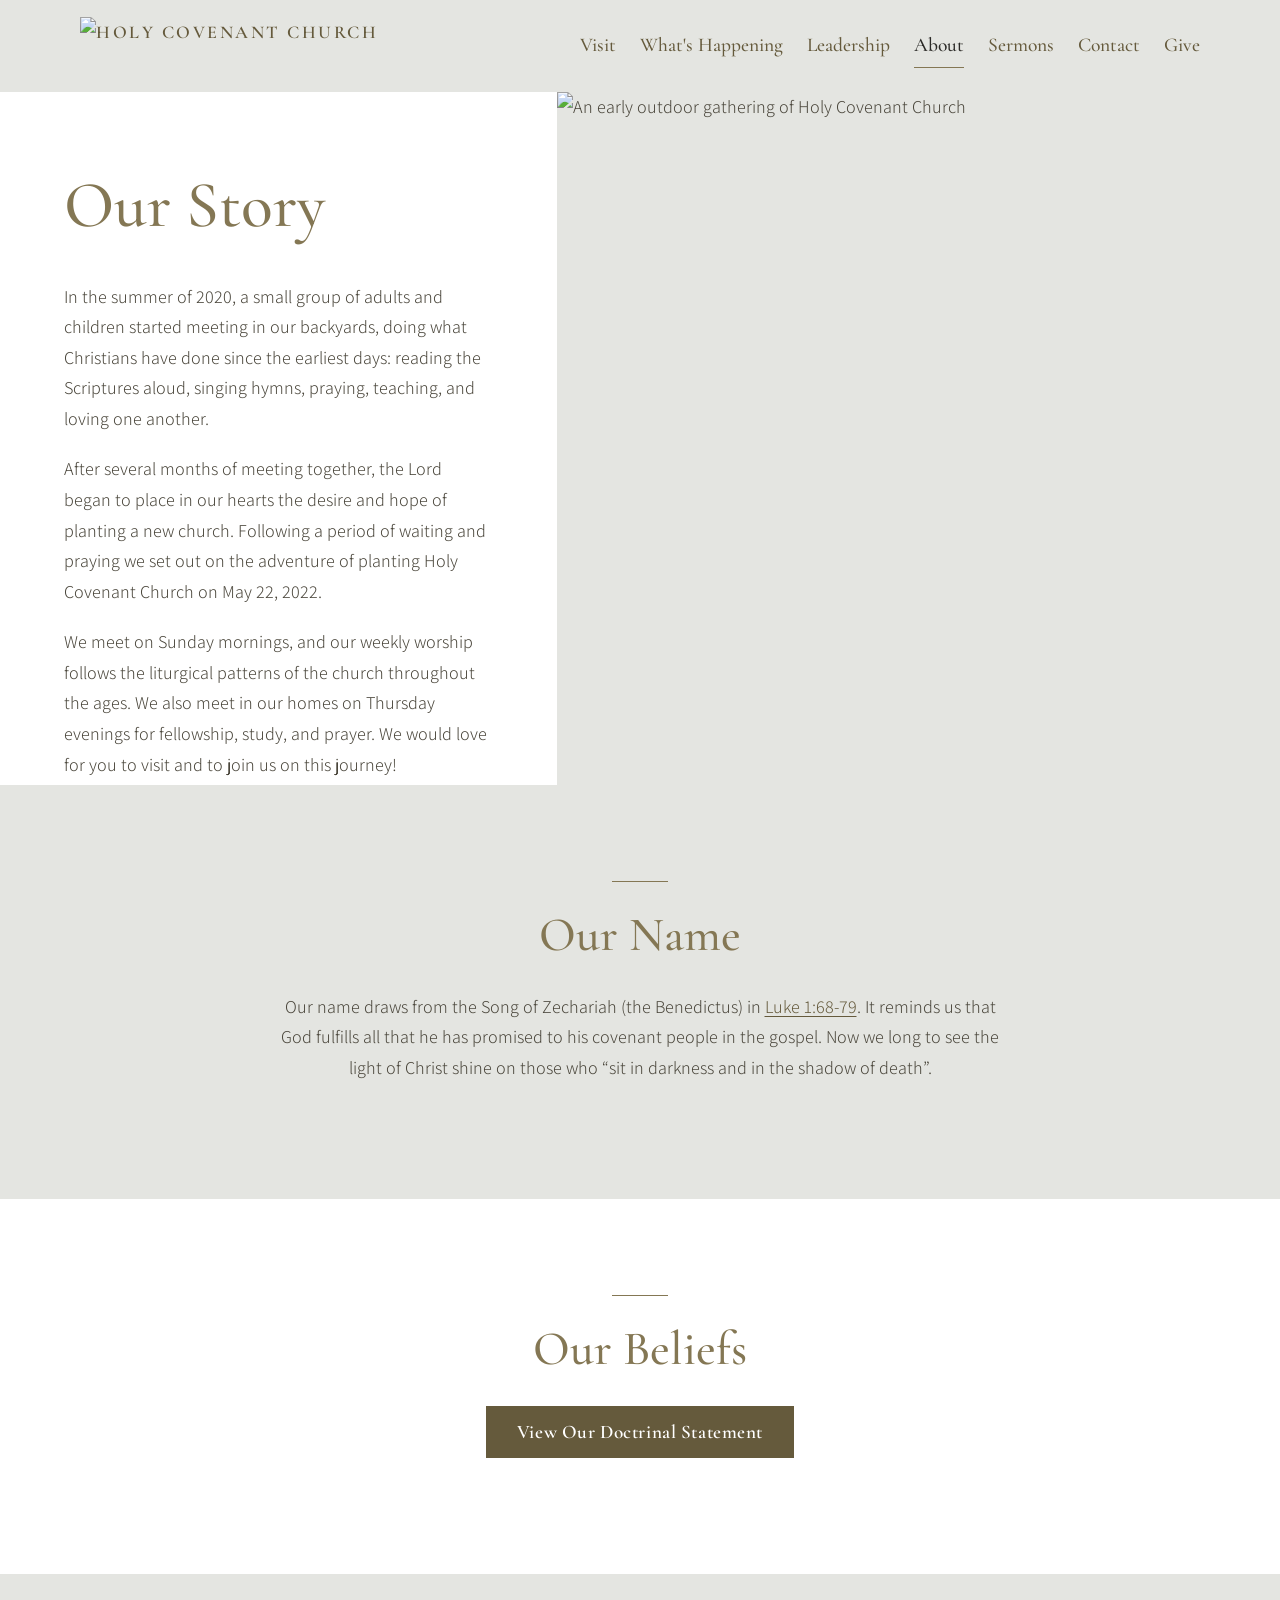
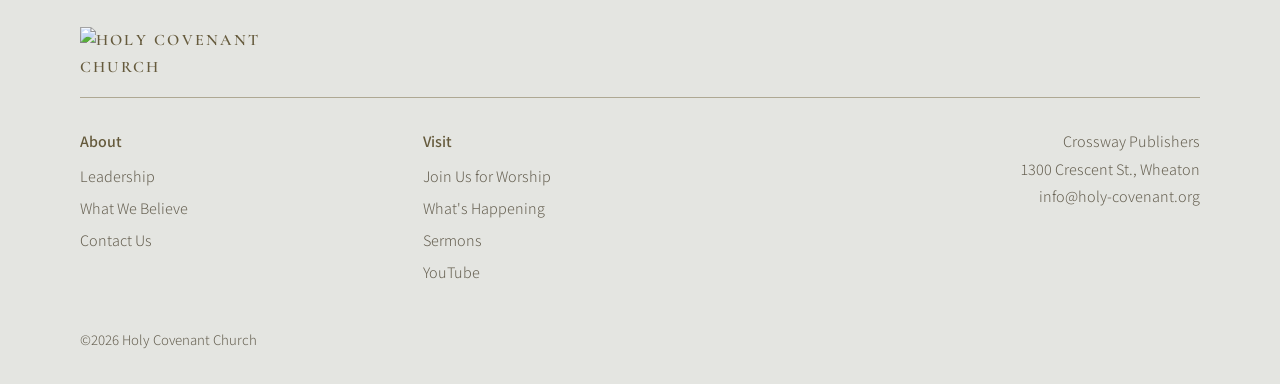
==== about.html @ 74008c9f "Add files via upload" ====
<!DOCTYPE html>
<html lang="en">
<head>
<meta charset="utf-8">
<meta name="viewport" content="width=device-width, initial-scale=1">
<title>About | Holy Covenant Church</title>
<meta name="description" content="Holy Covenant Church was launched in May 2022. Read our story, how we got our name, and what we believe.">
<link rel="canonical" href="https://www.holy-covenant.org/about">
<meta name="theme-color" content="#e4e5e1">
<meta property="og:site_name" content="Holy Covenant Church">
<meta property="og:type" content="website">
<meta property="og:title" content="About | Holy Covenant Church">
<meta property="og:description" content="Holy Covenant Church was launched in May 2022. Read our story, how we got our name, and what we believe.">
<meta property="og:url" content="https://www.holy-covenant.org/about">
<meta property="og:image" content="https://www.holy-covenant.org/images/social-card.png">
<meta property="og:image:width" content="1200">
<meta property="og:image:height" content="630">
<meta name="twitter:card" content="summary_large_image">
<link rel="icon" type="image/png" href="images/favicon.png" data-fallback="https://static.wixstatic.com/media/948c68_6060ae84a63842e984ac93c92513b601~mv2.png/v1/fill/w_96,h_96,al_c/favicon.png">
<link rel="apple-touch-icon" href="images/apple-touch-icon.png">
<link rel="preload" href="fonts/cormorant-garamond-500.woff2" as="font" type="font/woff2" crossorigin>
<link rel="preload" href="fonts/cormorant-garamond-500-italic.woff2" as="font" type="font/woff2" crossorigin>
<link rel="preload" href="fonts/cormorant-garamond-600.woff2" as="font" type="font/woff2" crossorigin>
<link rel="preload" href="fonts/assistant-300.woff2" as="font" type="font/woff2" crossorigin>
<link rel="preload" href="fonts/assistant-600.woff2" as="font" type="font/woff2" crossorigin>
<link rel="stylesheet" href="css/style.css">
</head>
<body>
<a class="skip" href="#main">Skip to Main Content</a>
<div class="notice" id="notice" role="status" hidden><p></p></div>
<header class="site-header">
  <div class="wrap">
    <a class="brand" href="index.html"><img src="images/logo.png" data-fallback="https://static.wixstatic.com/media/948c68_ba5f621eec424717adbdeb428c8d7d55~mv2.png/v1/fill/w_746,h_141,al_c,q_85,usm_0.66_1.00_0.01,enc_avif,quality_auto/streamline%20logo.png" onerror="if(this.dataset.fallback){var f=this.dataset.fallback;this.removeAttribute('data-fallback');this.src=f}" alt="Holy Covenant Church" width="1061" height="200"></a>
    <button class="nav-toggle" type="button" aria-label="Menu" aria-expanded="false" aria-controls="nav"><span></span><span></span><span></span></button>
    <nav aria-label="Main">
      <ul class="nav" id="nav">
        <li><a href="join-us.html">Visit</a></li>
        <li><a href="whats-happening.html">What's Happening</a></li>
        <li><a href="leadership.html">Leadership</a></li>
        <li><a href="about.html" aria-current="page">About</a></li>
        <li><a href="sermons.html">Sermons</a></li>
        <li><a href="contact.html">Contact</a></li>
        <li><a href="give.html">Give</a></li>
      </ul>
    </nav>
  </div>
</header>
<main id="main">
<section class="story">
  <div class="copy">
    <h1>Our Story</h1>
    <p>In the summer of 2020, a small group of adults and children started meeting in our backyards, doing what Christians have done since the earliest days: reading the Scriptures aloud, singing hymns, praying, teaching, and loving one another.</p>
    <p>After several months of meeting together, the Lord began to place in our hearts the desire and hope of planting a new church. Following a period of waiting and praying we set out on the adventure of planting Holy Covenant Church on May 22, 2022.</p>
    <p>We meet on Sunday mornings, and our weekly worship follows the liturgical patterns of the church throughout the ages. We also meet in our homes on Thursday evenings for fellowship, study, and prayer. We would love for you to visit and to join us on this journey!</p>
  </div>
  <div class="photo"><img src="images/about.jpg" data-fallback="https://static.wixstatic.com/media/948c68_d28a3059f4d842d7a2022be05ebe96b9~mv2.jpg/v1/fill/w_1000,h_958,al_c,q_80/about.jpg" onerror="if(this.dataset.fallback){var f=this.dataset.fallback;this.removeAttribute('data-fallback');this.src=f}" alt="An early outdoor gathering of Holy Covenant Church" width="1000" height="958" fetchpriority="high"></div>
</section>

<section class="section stone">
  <div class="narrow center reveal">
    <span class="rule"></span>
    <h2>Our Name</h2>
    <p>Our name draws from the Song of Zechariah (the Benedictus) in <a href="https://www.esv.org/Luke+1:68-79/">Luke 1:68-79</a>. It reminds us that God fulfills all that he has promised to his covenant people in the gospel. Now we long to see the light of Christ shine on those who &ldquo;sit in darkness and in the shadow of death&rdquo;.</p>
  </div>
</section>

<section class="section">
  <div class="narrow center reveal">
    <span class="rule"></span>
    <h2>Our Beliefs</h2>
    <p><a class="btn" href="what-we-believe.html">View Our Doctrinal Statement</a></p>
  </div>
</section>
</main>
<footer class="site-footer">
  <div class="wrap">
    <a class="brand" href="index.html"><img src="images/logo.png" data-fallback="https://static.wixstatic.com/media/948c68_ba5f621eec424717adbdeb428c8d7d55~mv2.png/v1/fill/w_746,h_141,al_c,q_85,usm_0.66_1.00_0.01,enc_avif,quality_auto/streamline%20logo.png" onerror="if(this.dataset.fallback){var f=this.dataset.fallback;this.removeAttribute('data-fallback');this.src=f}" alt="Holy Covenant Church" width="1061" height="200" loading="lazy" decoding="async"></a>
    <hr>
    <div class="foot-grid">
      <div>
        <h2><a href="about.html">About</a></h2>
        <ul>
          <li><a href="leadership.html">Leadership</a></li>
          <li><a href="what-we-believe.html">What We Believe</a></li>
          <li><a href="contact.html">Contact Us</a></li>
        </ul>
      </div>
      <div>
        <h2><a href="join-us.html">Visit</a></h2>
        <ul>
          <li><a href="join-us.html">Join Us for Worship</a></li>
          <li><a href="whats-happening.html">What's Happening</a></li>
          <li><a href="sermons.html">Sermons</a></li>
          <li><a href="https://www.youtube.com/@holycovenantchurchwheaton">YouTube</a></li>
        </ul>
      </div>
      <div class="where">
        <a href="https://maps.app.goo.gl/Sp8KZqypXDuWN58A9">Crossway Publishers<br>1300 Crescent St., Wheaton</a><br>
        <a href="contact.html" data-u="info" data-d="holy-covenant.org" data-show>Email us</a>
      </div>
    </div>
    <p class="copyright">&copy;<span id="year">2026</span> Holy Covenant Church</p>
  </div>
</footer>
<script src="js/config.js"></script>
<script src="js/site.js"></script>
</body>
</html>
---- css/style.css ----
/* ==========================================================================
   Holy Covenant Church
   One stylesheet for the whole site. Colours and fonts are set at the top.
   ========================================================================== */

/* ---------- Fonts (kept in the /fonts folder; nothing is fetched from Google) ---------- */
@font-face { font-family: "Cormorant Garamond"; font-style: normal; font-weight: 500; font-display: swap; src: url("../fonts/cormorant-garamond-500.woff2") format("woff2"); }
@font-face { font-family: "Cormorant Garamond"; font-style: normal; font-weight: 600; font-display: swap; src: url("../fonts/cormorant-garamond-600.woff2") format("woff2"); }
@font-face { font-family: "Cormorant Garamond"; font-style: italic; font-weight: 500; font-display: swap; src: url("../fonts/cormorant-garamond-500-italic.woff2") format("woff2"); }
@font-face { font-family: "Cormorant Garamond"; font-style: italic; font-weight: 600; font-display: swap; src: url("../fonts/cormorant-garamond-600-italic.woff2") format("woff2"); }
@font-face { font-family: "Assistant"; font-style: normal; font-weight: 300; font-display: swap; src: url("../fonts/assistant-300.woff2") format("woff2"); }
@font-face { font-family: "Assistant"; font-style: normal; font-weight: 400; font-display: swap; src: url("../fonts/assistant-400.woff2") format("woff2"); }
@font-face { font-family: "Assistant"; font-style: normal; font-weight: 600; font-display: swap; src: url("../fonts/assistant-600.woff2") format("woff2"); }

:root {
  --gold: #847754;        /* brand gold: large headings and rules */
  --gold-deep: #655a3c;   /* the same gold, darkened so small text stays readable */
  --stone: #e4e5e1;       /* header, footer and alternate bands */
  --stone-line: #cfd1c9;
  --paper: #ffffff;
  --ink: #2b2a27;
  --text: #4a463b;
  --muted: #655f50;
  --serif: "Cormorant Garamond", Garamond, Georgia, "Times New Roman", serif;
  --sans: "Assistant", "Segoe UI", "Helvetica Neue", Arial, sans-serif;
  --wrap: 1120px;
  --narrow: 720px;
  --gutter: 1.25rem;
}

/* ---------- Base ---------- */
*, *::before, *::after { box-sizing: border-box; }
html { -webkit-text-size-adjust: 100%; scroll-behavior: smooth; scroll-padding-top: 110px; }
body {
  margin: 0; background: var(--paper); color: var(--text);
  font-family: var(--sans); font-weight: 300; font-size: 1.125rem; line-height: 1.7;
  -webkit-font-smoothing: antialiased; text-rendering: optimizeLegibility;
  font-variant-numeric: lining-nums;   /* plain numerals, so "10:00" and "28:17" read clearly */
}
img { max-width: 100%; height: auto; display: block; }
a { color: var(--gold-deep); text-decoration-thickness: 1px; text-underline-offset: 3px; }
a:hover { color: var(--ink); }
:focus-visible { outline: 2px solid var(--gold-deep); outline-offset: 3px; }
h1, h2, h3 { font-family: var(--serif); font-weight: 500; color: var(--gold); line-height: 1.12; margin: 0 0 .6em; text-wrap: balance; }
h1 { font-size: clamp(2.7rem, 6vw, 4.1rem); }
h2 { font-size: clamp(2.1rem, 4.4vw, 3rem); }
h3, .h3 { font-size: clamp(1.6rem, 3vw, 2rem); }
p { margin: 0 0 1.1em; }
strong { font-weight: 600; }

.wrap { width: min(100% - 2 * var(--gutter), var(--wrap)); margin-inline: auto; }
.narrow { width: min(100% - 2 * var(--gutter), var(--narrow)); margin-inline: auto; }
.center { text-align: center; }
.section { padding: clamp(3.25rem, 8vw, 6rem) 0; }
.stone { background: var(--stone); }
.rule { display: block; width: 56px; height: 1px; background: var(--gold); margin: 0 auto 1.7rem; }
.skip { position: absolute; left: -999px; top: 0; z-index: 100; background: var(--ink); color: #fff; padding: .7rem 1.1rem; }
.skip:focus { left: 0; }

/* Sections below the fold ease in as they are reached (set up in site.js). */
.reveal-on .reveal { opacity: 0; transform: translateY(18px); transition: opacity .8s ease, transform .8s ease; }
.reveal-on .reveal.in { opacity: 1; transform: none; }

/* ---------- Notice bar (filled from the sheet when there is something to announce) ---------- */
.notice { background: var(--ink); color: #fff; text-align: center; font-weight: 400; font-size: 1.02rem; line-height: 1.45; padding: .75rem var(--gutter); }
.notice[hidden] { display: none; }
.notice p { margin: 0; }

/* ---------- Header ---------- */
.site-header { position: sticky; top: 0; z-index: 50; background: var(--stone); transition: box-shadow .25s; }
.site-header.scrolled { box-shadow: 0 1px 0 rgba(43, 42, 39, .08), 0 12px 24px -16px rgba(43, 42, 39, .45); }
.site-header .wrap { display: flex; align-items: center; justify-content: space-between; gap: 1.5rem; min-height: 92px; }
.brand { display: inline-flex; align-items: center; font-family: var(--serif); font-weight: 600; letter-spacing: .14em; text-transform: uppercase; color: var(--gold-deep); text-decoration: none; }
.brand img { height: 58px; width: auto; }
.nav { display: flex; gap: 1.5rem; list-style: none; margin: 0; padding: 0; }
.nav a { position: relative; display: block; padding: .35rem 0; font-family: var(--serif); font-weight: 500; font-size: 1.22rem; color: var(--gold-deep); text-decoration: none; white-space: nowrap; }
.nav a::after { content: ""; position: absolute; left: 0; right: 0; bottom: 0; height: 1px; background: var(--gold); transform: scaleX(0); transform-origin: left; transition: transform .25s; }
.nav a:hover, .nav a[aria-current="page"] { color: var(--ink); }
.nav a:hover::after, .nav a[aria-current="page"]::after { transform: scaleX(1); }
.nav-toggle { display: none; background: none; border: 0; padding: .7rem; margin-right: -.7rem; cursor: pointer; }
.nav-toggle span { display: block; width: 26px; height: 2px; background: var(--gold-deep); margin: 6px 0; transition: transform .2s, opacity .2s; }

@media (max-width: 1040px) {
  .site-header .wrap { min-height: 72px; }
  .brand img { height: 44px; }
  .nav-toggle { display: block; }
  .nav { display: none; position: absolute; left: 0; right: 0; top: 100%; flex-direction: column; gap: 0; background: var(--stone); padding: .25rem var(--gutter) 1.25rem; border-top: 1px solid var(--stone-line); box-shadow: 0 18px 24px -12px rgba(43, 42, 39, .3); }
  .nav.open { display: flex; }
  .nav a { padding: .85rem 0; font-size: 1.4rem; border-bottom: 1px solid var(--stone-line); }
  .nav a::after { display: none; }
  .nav-toggle[aria-expanded="true"] span:nth-child(1) { transform: translateY(8px) rotate(45deg); }
  .nav-toggle[aria-expanded="true"] span:nth-child(2) { opacity: 0; }
  .nav-toggle[aria-expanded="true"] span:nth-child(3) { transform: translateY(-8px) rotate(-45deg); }
}

/* ---------- Buttons ---------- */
.btn { display: inline-block; background: var(--gold-deep); color: #fff; border: 1px solid var(--gold-deep); font-family: var(--serif); font-weight: 600; font-size: 1.2rem; letter-spacing: .03em; line-height: 1.2; padding: .85rem 1.9rem; text-decoration: none; cursor: pointer; transition: background .2s, color .2s, border-color .2s; }
.btn:hover { background: var(--ink); border-color: var(--ink); color: #fff; }
.btn.ghost { background: transparent; color: var(--gold-deep); }
.btn.ghost:hover { background: var(--gold-deep); border-color: var(--gold-deep); color: #fff; }
.btn.light { background: #f5f3ee; border-color: #f5f3ee; color: var(--ink); }
.btn.light:hover { background: #fff; border-color: #fff; color: var(--ink); }
.btn-row { display: flex; flex-wrap: wrap; gap: .8rem; justify-content: center; margin-top: 1.8rem; }

/* ---------- Hero ---------- */
.hero { position: relative; isolation: isolate; overflow: hidden; display: grid; place-items: center; text-align: center; color: #fff; background: #241b15; width: min(100% - 2 * var(--gutter), 1320px); min-height: clamp(440px, 52vw, 640px); margin: clamp(1rem, 3.5vw, 2.75rem) auto 0; }
.hero > img, .hero noscript img { position: absolute; inset: 0; z-index: -2; width: 100%; height: 100%; object-fit: cover; animation: drift 26s ease-out both; }
.hero > img { opacity: 0; transition: opacity 1s ease; }      /* the picture fades in once it has arrived */
.hero > img.ready, .hero > img.fixed { opacity: 1; }
.hero::before { content: ""; position: absolute; inset: 0; z-index: -1; background: radial-gradient(ellipse at center, rgba(20, 13, 9, .38) 0%, rgba(20, 13, 9, .54) 62%, rgba(20, 13, 9, .7) 100%); }
.hero::after { content: ""; position: absolute; inset: 14px; border: 1px solid rgba(255, 255, 255, .28); pointer-events: none; }
@keyframes drift { from { transform: scale(1.08); } to { transform: scale(1); } }
.hero-inner { position: relative; padding: 3.5rem 2rem; max-width: 900px; }
.hero h1 { color: #fff; font-style: italic; font-size: clamp(3rem, 7.6vw, 5.4rem); margin-bottom: .2em; text-shadow: 0 2px 22px rgba(0, 0, 0, .5); }
.hero p { margin: 0; font-family: var(--serif); font-weight: 500; font-size: clamp(1.3rem, 2.7vw, 1.7rem); text-shadow: 0 1px 12px rgba(0, 0, 0, .55); }
.hero .time { font-style: italic; margin-bottom: 1.7rem; }
.hero :focus-visible { outline-color: #fff; }
.this-week { margin-top: 2.1rem; padding-top: 1.5rem; border-top: 1px solid rgba(255, 255, 255, .4); transition: opacity .6s ease; }
.this-week.waiting { opacity: 0; }                            /* holds its place until the sheet answers */
.this-week[hidden] { display: none; }
.hero .this-week p { font-size: clamp(1.2rem, 2.4vw, 1.5rem); line-height: 1.45; margin-bottom: .15em; }
@media (max-width: 640px) { .this-week { min-height: calc(1.5rem + 2 * 1.2rem * 1.45 + .2rem); } }   /* room for two lines on a phone, so nothing jumps */
.this-week strong { font-style: italic; font-weight: 600; }
.hero.small { min-height: clamp(220px, 30vw, 340px); }

.last-week { text-align: center; color: var(--muted); margin: 1.6rem auto 0; width: min(100% - 2 * var(--gutter), var(--narrow)); }
@media (max-width: 640px) { .last-week { min-height: 3.4em; } }

/* ---------- Home ---------- */
.intro { padding-top: clamp(2.75rem, 6vw, 4.25rem); }
.intro h2 { font-size: clamp(2rem, 4.2vw, 2.7rem); margin-bottom: .9em; }

.banner-photo { position: relative; margin-bottom: clamp(2rem, 5vw, 3.25rem); }
.banner-photo img { width: 100%; aspect-ratio: 3.4 / 1; min-height: 200px; object-fit: cover; background: var(--stone-line); }
.banner-photo::after { content: ""; position: absolute; inset: 12px; border: 1px solid rgba(255, 255, 255, .5); pointer-events: none; }

.schedule[hidden] { display: none; }
.upcoming { list-style: none; margin: 1.6rem 0 0; padding: .4rem 1.75rem; background: var(--paper); border: 1px solid var(--stone-line); border-top: 3px solid var(--gold); }
.upcoming li { display: grid; grid-template-columns: 8.5rem 1fr auto; gap: .2rem 1.25rem; align-items: baseline; padding: .85rem 0; border-top: 1px solid var(--stone); }
.upcoming li:first-child { border-top: 0; }
.upcoming .d, .upcoming .p { color: var(--muted); font-size: 1rem; }
.upcoming .p { text-align: right; }
.upcoming .t { font-family: var(--serif); font-weight: 500; font-size: 1.4rem; line-height: 1.25; color: var(--ink); }
.upcoming .t small { font-family: var(--sans); font-weight: 400; font-size: .85rem; color: var(--gold-deep); margin-left: .6rem; white-space: nowrap; }
@media (max-width: 640px) {
  .upcoming { padding-inline: 1.1rem; }
  .upcoming li { grid-template-columns: 1fr; gap: 0; }
  .upcoming .p { text-align: left; }
  .upcoming .t small { display: block; margin: 0; }
}

/* ---------- Visit ---------- */
.banner { width: min(100% - 2 * var(--gutter), 1320px); margin: clamp(1rem, 3.5vw, 2.75rem) auto 0; }
.banner img { width: 100%; height: clamp(180px, 26vw, 330px); object-fit: cover; background: var(--stone); }
.page-title { font-style: italic; font-size: clamp(2.9rem, 7vw, 4.4rem); margin-bottom: .35em; }
.pillars { list-style: none; margin: 0; padding: 0; display: flex; flex-wrap: wrap; justify-content: center; gap: .35rem 0; font-weight: 400; font-size: 1.05rem; color: var(--gold-deep); }
.pillars li { padding: 0 .9rem; border-left: 1px solid var(--gold); line-height: 1.2; }
.pillars li:first-child { border-left: 0; }
.facts { display: grid; grid-template-columns: repeat(3, 1fr); gap: 1px; background: var(--stone-line); border: 1px solid var(--stone-line); margin-top: 2.75rem; }
.facts div { background: var(--stone); padding: 1.5rem 1rem; text-align: center; }
.facts strong { display: block; font-family: var(--serif); font-weight: 600; font-size: 1.7rem; line-height: 1.2; color: var(--gold-deep); }
.facts span { font-size: 1rem; color: var(--muted); }
@media (max-width: 640px) { .facts { grid-template-columns: 1fr; } .pillars li { border-left: 0; flex-basis: 100%; } }
.blocks .h3 { margin-top: 2.5em; }
.blocks .h3:first-child { margin-top: 0; }

/* ---------- What's Happening ---------- */
.happenings { display: grid; grid-template-columns: repeat(auto-fit, minmax(300px, 1fr)); gap: 1.25rem; margin-top: 1.75rem; }
.happening { background: var(--stone); padding: 1.9rem 1.75rem; border-top: 3px solid var(--gold); }
.happening .h3 { font-size: 1.75rem; }
.happening p { margin: 0; }

/* ---------- Leadership ---------- */
.verse { font-family: var(--serif); font-style: italic; font-weight: 500; font-size: clamp(1.45rem, 3vw, 1.85rem); line-height: 1.35; color: var(--ink); margin-bottom: .25em; }
.ref { font-weight: 400; font-size: .8rem; letter-spacing: .3em; text-transform: uppercase; color: var(--gold-deep); margin-bottom: 2rem; }
.elders { display: grid; grid-template-columns: repeat(2, 1fr); gap: 3.75rem 3rem; margin-top: 3.25rem; }
.elder { text-align: center; }
.elder img { width: 100%; aspect-ratio: 1; object-fit: cover; background: var(--stone); margin-bottom: 1.5rem; }
.elder .h3 { font-size: clamp(1.9rem, 3.4vw, 2.4rem); margin-bottom: .4em; }
.elder p { font-size: 1.06rem; margin: 0; }
.elders .elder:last-child:nth-child(odd) { grid-column: 1 / -1; width: min(100%, calc(50% - 1.5rem)); margin-inline: auto; }
@media (max-width: 720px) { .elders { grid-template-columns: 1fr; } .elders .elder:last-child:nth-child(odd) { width: 100%; } }
.deacons { list-style: none; margin: 2.5rem 0 0; padding: 0; display: flex; flex-wrap: wrap; justify-content: center; gap: .75rem; }
.deacons li { background: var(--paper); min-width: 200px; padding: 1.1rem 1.75rem; text-align: center; font-family: var(--serif); font-weight: 500; font-size: 1.5rem; color: var(--ink); }

/* ---------- About ---------- */
.story { display: grid; grid-template-columns: 1fr 1fr; align-items: stretch; }
.story .copy { display: flex; flex-direction: column; justify-content: center; padding: clamp(2.5rem, 6vw, 5rem) clamp(1.25rem, 5vw, 4.5rem); }
.story .photo img { width: 100%; height: 100%; min-height: 320px; object-fit: cover; background: var(--stone); }
@media (max-width: 820px) { .story { grid-template-columns: 1fr; } .story .photo { order: -1; } .story .photo img { max-height: 380px; } }

/* ---------- What We Believe ---------- */
.statement h1 { text-align: center; margin-bottom: 1em; }
.statement h2 { font-family: var(--sans); font-weight: 600; font-size: .95rem; line-height: 1.4; letter-spacing: .2em; color: var(--gold-deep); margin: 2.75rem 0 .7rem; padding-top: 1.5rem; border-top: 1px solid var(--stone-line); }
.statement h1 + h2 { border-top: 0; padding-top: 0; margin-top: 0; }
.creed { margin: 2rem 0 1.5rem; padding: 1.75rem clamp(1.25rem, 5vw, 3rem); background: var(--stone); border-left: 3px solid var(--gold); font-family: var(--serif); font-weight: 500; font-size: clamp(1.2rem, 2.6vw, 1.5rem); line-height: 1.45; color: var(--ink); }
.creed p { margin: 0 0 .9em; }
.creed p:last-child { margin-bottom: 0; }
.creed span { display: block; padding-left: 1.2em; text-indent: -1.2em; }   /* a line that wraps hangs under itself */
.creed .in { padding-left: 2.8em; }
.creed sup, .footnote sup { font-family: var(--sans); font-size: .6em; font-weight: 400; }
.creed sup a { text-decoration: none; padding: 0 .15em; }
.footnote { font-size: .95rem; color: var(--muted); }

/* ---------- Contact ---------- */
.contact { display: grid; grid-template-columns: 1fr 1.2fr; gap: 3rem; background: var(--stone); padding: clamp(2rem, 5vw, 4rem); margin-top: clamp(1rem, 3.5vw, 2.75rem); }
.contact h1 { font-size: clamp(2.3rem, 5vw, 3.1rem); }
.contact h2 { font-family: var(--sans); font-weight: 600; font-size: .8rem; letter-spacing: .2em; text-transform: uppercase; color: var(--gold-deep); margin: 1.9rem 0 .3rem; }
.contact p { margin-bottom: .2em; }
.contact .form { background: var(--paper); padding: clamp(1.5rem, 4vw, 2.5rem); align-self: start; }
.contact .form h2 { margin-top: 0; }
@media (max-width: 820px) { .contact { grid-template-columns: 1fr; gap: 2rem; } }

/* ---------- Forms (contact message, updates sign-up) ---------- */
.fields { display: grid; gap: 1.1rem; text-align: left; margin-top: 1.25rem; }
.fields label { display: block; font-weight: 600; font-size: .8rem; letter-spacing: .14em; text-transform: uppercase; color: var(--gold-deep); margin-bottom: .35rem; }
.fields input, .fields textarea { width: 100%; font: inherit; font-weight: 400; color: var(--ink); background: var(--paper); border: 1px solid var(--muted); border-radius: 0; padding: .7rem .8rem; }
.fields textarea { resize: vertical; min-height: 9rem; }
.fields input:focus-visible, .fields textarea:focus-visible { outline: 2px solid var(--gold-deep); outline-offset: 1px; }
.fields .btn { justify-self: start; }
.fields .trap { position: absolute; left: -5000px; }
.form-status { margin: 0; font-weight: 400; min-height: 1.7em; }
.form-status.bad { color: #8f2a1c; }
.fields.sent > *:not(.form-status) { display: none; }
.fields.sent .form-status { font-family: var(--serif); font-weight: 500; font-size: 1.6rem; color: var(--ink); }
.signup { grid-template-columns: 1fr 1fr; max-width: 560px; margin: 1.75rem auto 0; }
.signup .field { grid-column: 1 / -1; }
.signup .field.half { grid-column: auto; }
.signup .btn { grid-column: 1 / -1; justify-self: center; }
@media (max-width: 520px) { .signup .field.half { grid-column: 1 / -1; } }
.sermon-embed { margin-top: 1.5rem; min-height: 320px; }

/* ---------- Footer ---------- */
.site-footer { background: var(--stone); color: var(--muted); font-size: 1rem; padding: 3.25rem 0 2rem; }
.site-footer .brand img { height: 46px; }
.site-footer hr { border: 0; border-top: 1px solid var(--gold); opacity: .55; margin: 1.5rem 0 1.9rem; }
.foot-grid { display: grid; grid-template-columns: 1fr 1fr 1.4fr; gap: 2rem; }
.foot-grid h2 { font-family: var(--sans); font-weight: 600; font-size: 1rem; line-height: 1.7; color: var(--gold-deep); margin: 0 0 .45rem; }
.foot-grid ul { list-style: none; margin: 0; padding: 0; }
.foot-grid li { margin-bottom: .3rem; }
.foot-grid a { color: var(--muted); text-decoration: none; }
.foot-grid h2 a { color: var(--gold-deep); }
.foot-grid a:hover { color: var(--ink); text-decoration: underline; }
.foot-grid .where { text-align: right; }
.copyright { margin: 2.25rem 0 0; font-size: .92rem; }
@media (max-width: 640px) { .foot-grid { grid-template-columns: 1fr 1fr; } .foot-grid .where { grid-column: 1 / -1; text-align: left; } }

/* Shown only when a page is opened straight from a folder instead of the web. */
.preview-note { position: fixed; left: 12px; bottom: 12px; z-index: 60; max-width: 330px; background: var(--ink); color: #fff; font-size: .85rem; font-weight: 400; line-height: 1.4; padding: .7rem .95rem; box-shadow: 0 8px 24px rgba(0, 0, 0, .3); }

/* ---------- Less motion for those who ask for it ---------- */
@media (prefers-reduced-motion: reduce) {
  html { scroll-behavior: auto; }
  .hero > img, .hero noscript img { animation: none; }
  .hero > img { transition: none; }
  .reveal-on .reveal { opacity: 1; transform: none; transition: none; }
  * { transition-duration: .01ms !important; }
}

/* ---------- Print ---------- */
@media print {
  .site-header, .site-footer, .nav-toggle, .notice, .btn, .preview-note, .skip { display: none !important; }
  body { font-size: 11pt; color: #000; }
  .hero { min-height: 0; color: #000; background: none; width: auto; margin: 0; }
  .hero img, .hero::before, .hero::after { display: none; }
  .hero h1, h1, h2, h3 { color: #000; text-shadow: none; }
  .hero p { text-shadow: none; }
  .section { padding: 1rem 0; }
  .stone, .happening, .facts div, .creed { background: none; }
  .reveal-on .reveal { opacity: 1; transform: none; }
}
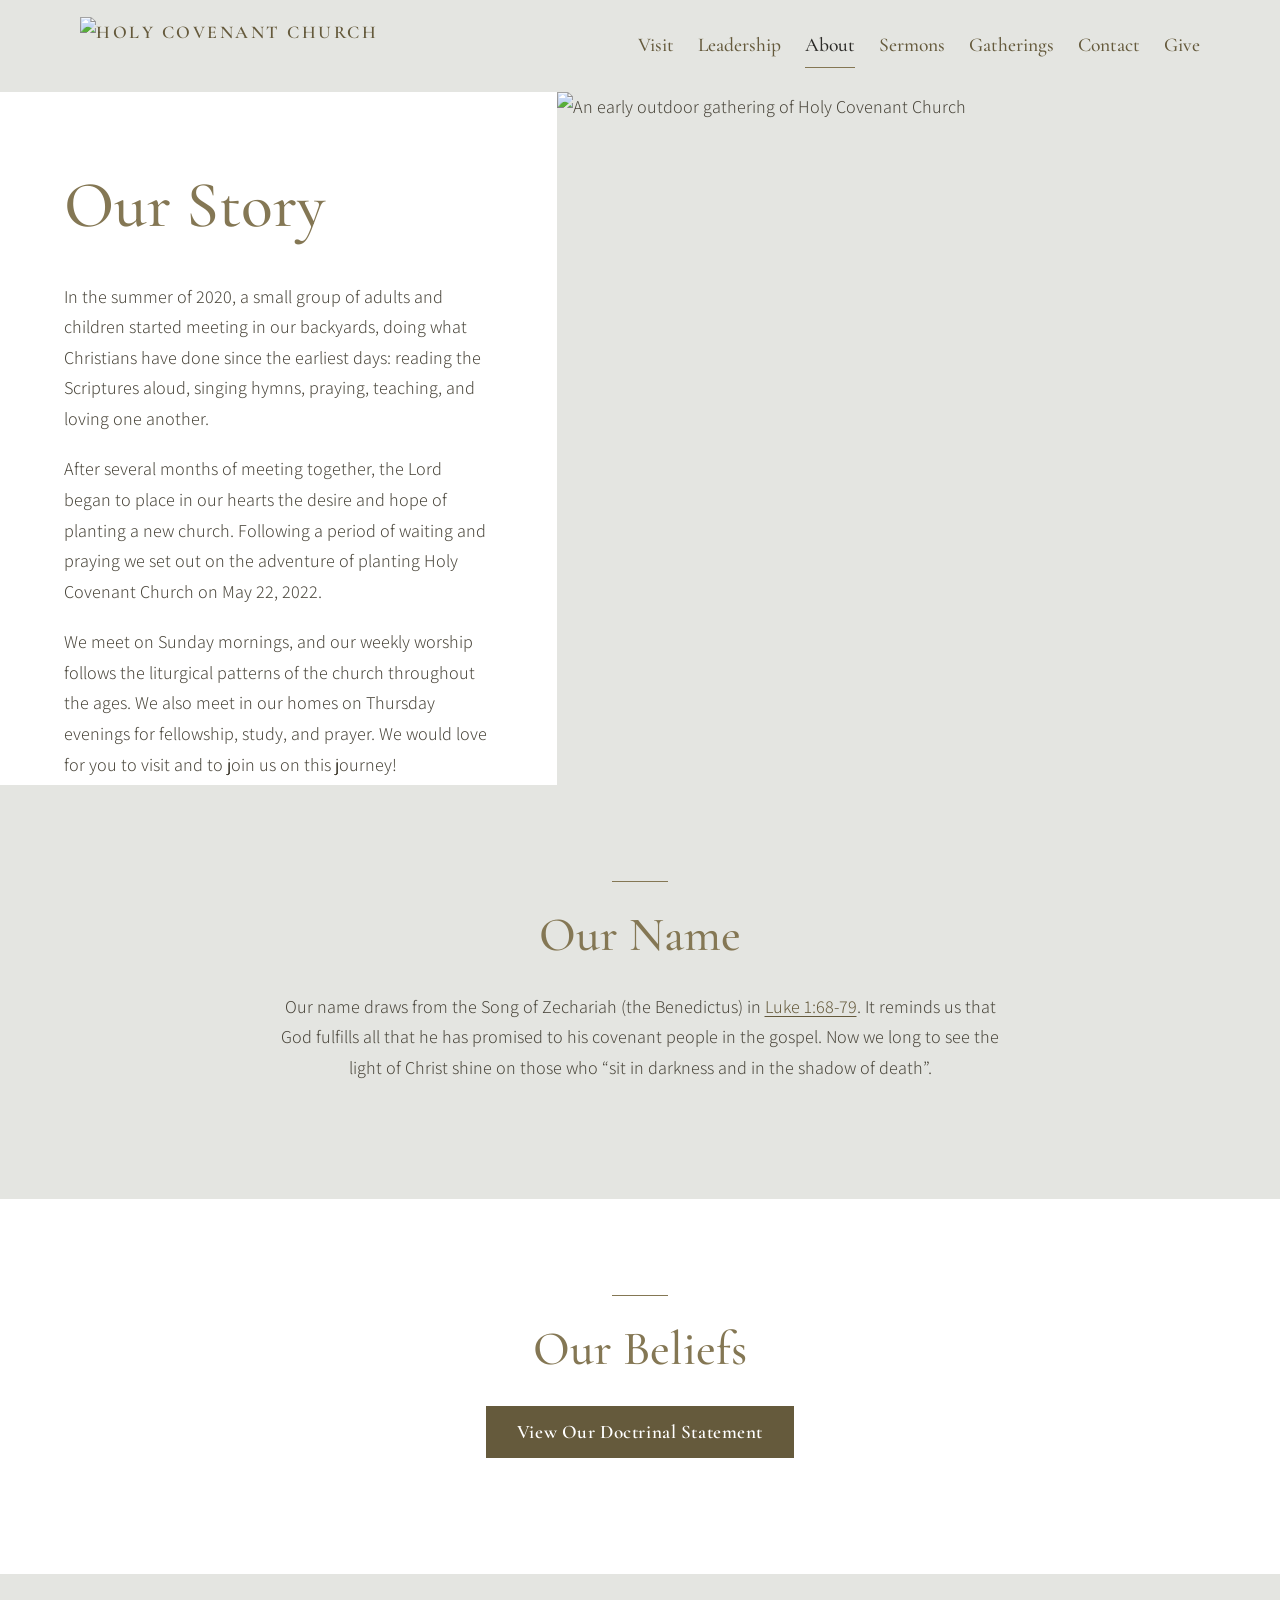
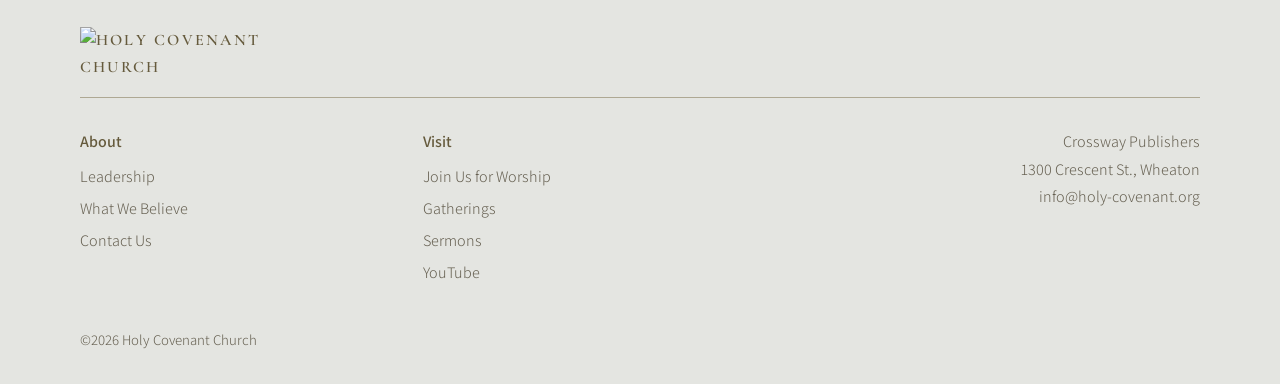
==== commit 76357fb3: "Add files via upload" ====
--- a/about.html
+++ b/about.html
@@ -35,10 +35,10 @@
     <nav aria-label="Main">
       <ul class="nav" id="nav">
         <li><a href="join-us.html">Visit</a></li>
-        <li><a href="whats-happening.html">What's Happening</a></li>
         <li><a href="leadership.html">Leadership</a></li>
         <li><a href="about.html" aria-current="page">About</a></li>
         <li><a href="sermons.html">Sermons</a></li>
+        <li><a href="whats-happening.html">Gatherings</a></li>
         <li><a href="contact.html">Contact</a></li>
         <li><a href="give.html">Give</a></li>
       </ul>
@@ -89,7 +89,7 @@
         <h2><a href="join-us.html">Visit</a></h2>
         <ul>
           <li><a href="join-us.html">Join Us for Worship</a></li>
-          <li><a href="whats-happening.html">What's Happening</a></li>
+          <li><a href="whats-happening.html">Gatherings</a></li>
           <li><a href="sermons.html">Sermons</a></li>
           <li><a href="https://www.youtube.com/@holycovenantchurchwheaton">YouTube</a></li>
         </ul>
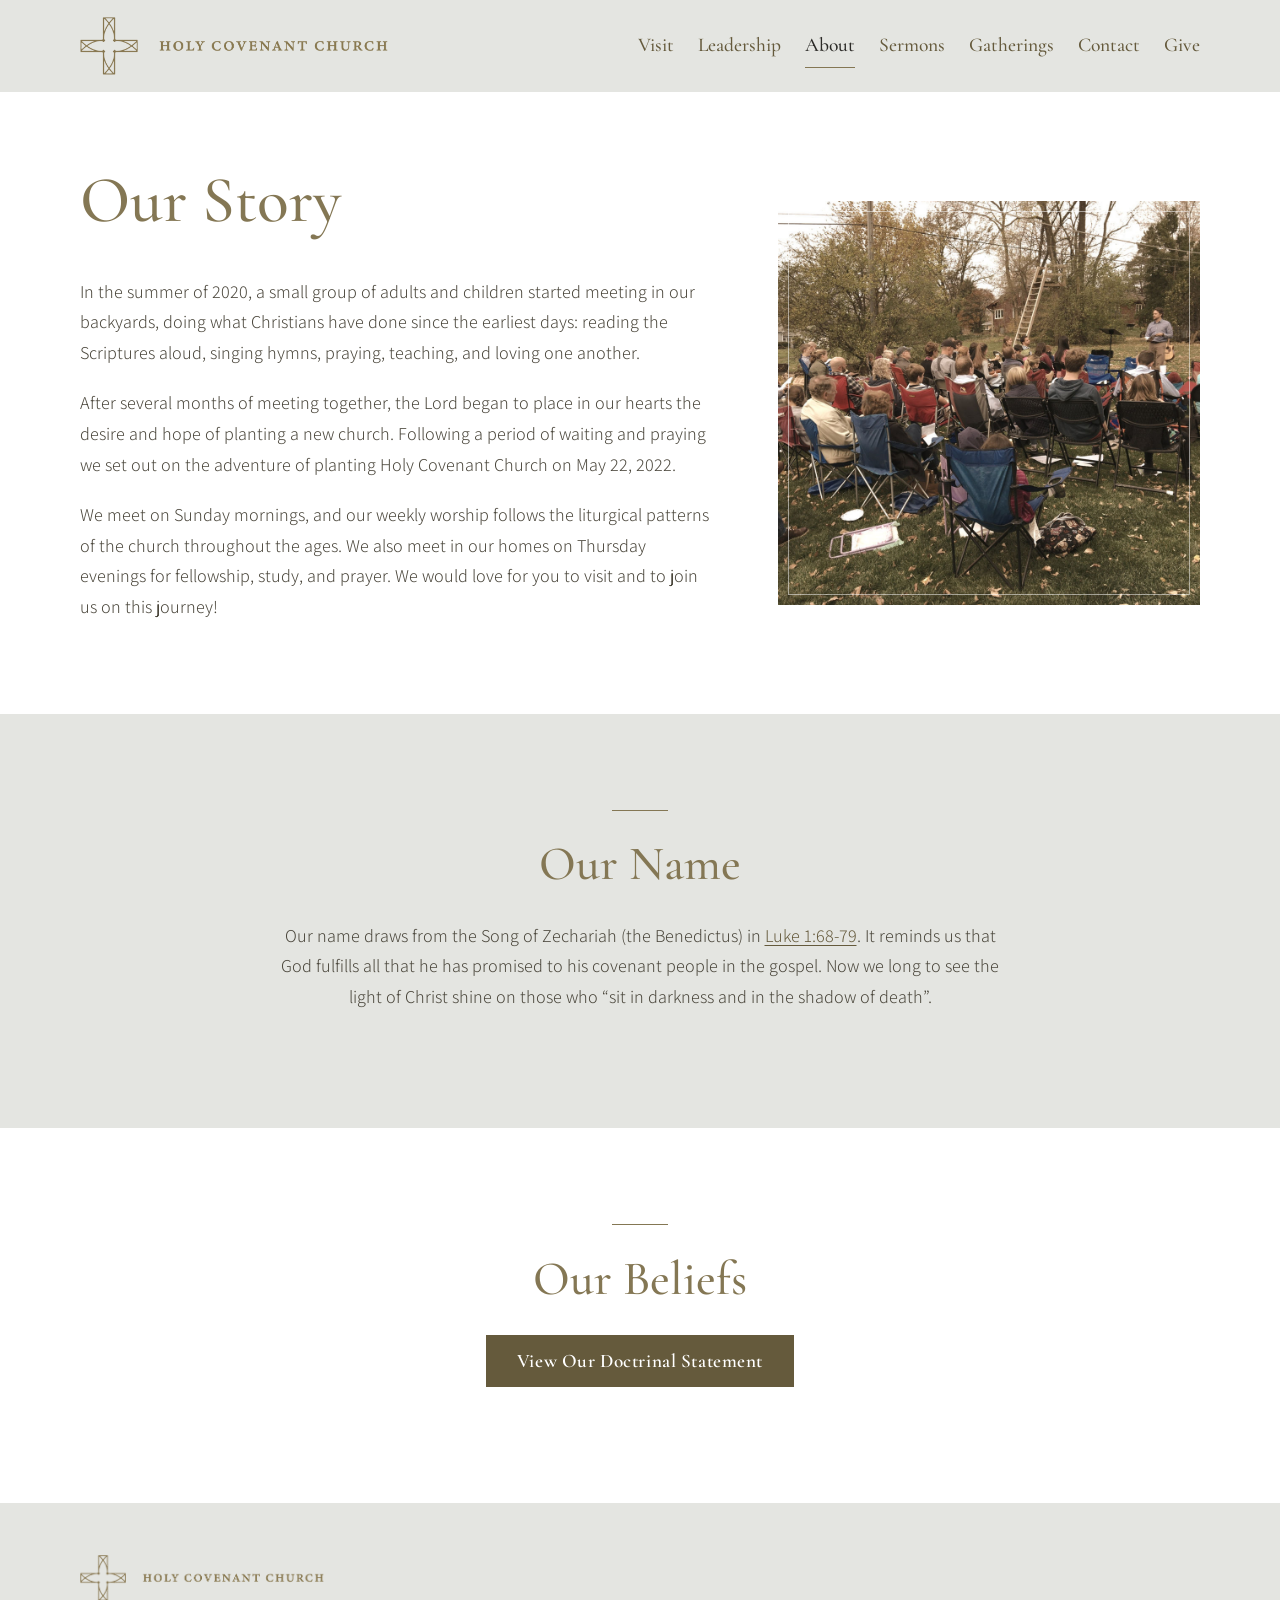
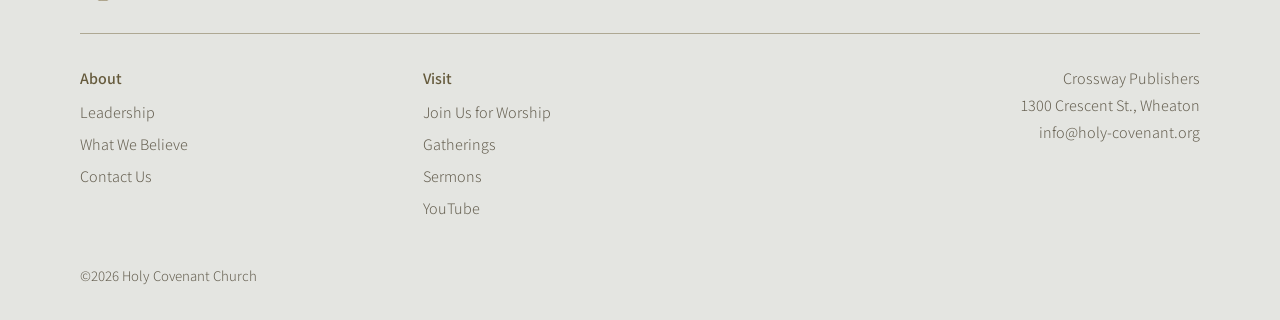
==== commit a5378b69: "Add files via upload" ====
--- a/about.html
+++ b/about.html
@@ -34,11 +34,11 @@
     <button class="nav-toggle" type="button" aria-label="Menu" aria-expanded="false" aria-controls="nav"><span></span><span></span><span></span></button>
     <nav aria-label="Main">
       <ul class="nav" id="nav">
-        <li><a href="join-us.html">Visit</a></li>
+        <li><a href="visit.html">Visit</a></li>
         <li><a href="leadership.html">Leadership</a></li>
         <li><a href="about.html" aria-current="page">About</a></li>
         <li><a href="sermons.html">Sermons</a></li>
-        <li><a href="whats-happening.html">Gatherings</a></li>
+        <li><a href="gatherings.html">Gatherings</a></li>
         <li><a href="contact.html">Contact</a></li>
         <li><a href="give.html">Give</a></li>
       </ul>
@@ -86,10 +86,10 @@
         </ul>
       </div>
       <div>
-        <h2><a href="join-us.html">Visit</a></h2>
+        <h2><a href="visit.html">Visit</a></h2>
         <ul>
-          <li><a href="join-us.html">Join Us for Worship</a></li>
-          <li><a href="whats-happening.html">Gatherings</a></li>
+          <li><a href="visit.html">Join Us for Worship</a></li>
+          <li><a href="gatherings.html">Gatherings</a></li>
           <li><a href="sermons.html">Sermons</a></li>
           <li><a href="https://www.youtube.com/@holycovenantchurchwheaton">YouTube</a></li>
         </ul>
--- a/css/style.css
+++ b/css/style.css
@@ -112,6 +112,9 @@
 @keyframes drift { from { transform: scale(1.08); } to { transform: scale(1); } }
 .hero-inner { position: relative; padding: 3.5rem 2rem; max-width: 900px; }
 .hero h1 { color: #fff; font-style: italic; font-size: clamp(3rem, 7.6vw, 5.4rem); margin-bottom: .2em; text-shadow: 0 2px 22px rgba(0, 0, 0, .5); }
+.hero h1 .season-line { display: block; font-size: .62em; margin-top: .1em; }
+.hero h1 .season-line[hidden] { display: none; }
+.hero .this-week a, .hero .this-week a:hover { color: #fff; text-decoration-color: rgba(255, 255, 255, .55); }
 .hero p { margin: 0; font-family: var(--serif); font-weight: 500; font-size: clamp(1.3rem, 2.7vw, 1.7rem); text-shadow: 0 1px 12px rgba(0, 0, 0, .55); }
 .hero .time { font-style: italic; margin-bottom: 1.7rem; }
 .hero :focus-visible { outline-color: #fff; }
@@ -178,16 +181,22 @@
 .elder img { width: 100%; aspect-ratio: 1; object-fit: cover; background: var(--stone); margin-bottom: 1.5rem; }
 .elder .h3 { font-size: clamp(1.9rem, 3.4vw, 2.4rem); margin-bottom: .4em; }
 .elder p { font-size: 1.06rem; margin: 0; }
+.elder .h3 a { color: inherit; text-decoration: none; border-bottom: 1px solid transparent; transition: border-color .2s, color .2s; }
+.elder .h3 a:hover { color: var(--gold-deep); border-bottom-color: var(--gold); }
+.elder { scroll-margin-top: 120px; }
+.upcoming .p a { color: inherit; }
 .elders .elder:last-child:nth-child(odd) { grid-column: 1 / -1; width: min(100%, calc(50% - 1.5rem)); margin-inline: auto; }
 @media (max-width: 720px) { .elders { grid-template-columns: 1fr; } .elders .elder:last-child:nth-child(odd) { width: 100%; } }
 .deacons { list-style: none; margin: 2.5rem 0 0; padding: 0; display: flex; flex-wrap: wrap; justify-content: center; gap: .75rem; }
 .deacons li { background: var(--paper); min-width: 200px; padding: 1.1rem 1.75rem; text-align: center; font-family: var(--serif); font-weight: 500; font-size: 1.5rem; color: var(--ink); }
 
 /* ---------- About ---------- */
-.story { display: grid; grid-template-columns: 1fr 1fr; align-items: stretch; }
-.story .copy { display: flex; flex-direction: column; justify-content: center; padding: clamp(2.5rem, 6vw, 5rem) clamp(1.25rem, 5vw, 4.5rem); }
-.story .photo img { width: 100%; height: 100%; min-height: 320px; object-fit: cover; background: var(--stone); }
-@media (max-width: 820px) { .story { grid-template-columns: 1fr; } .story .photo { order: -1; } .story .photo img { max-height: 380px; } }
+.story { display: grid; grid-template-columns: 1.5fr 1fr; align-items: center; gap: clamp(2rem, 5vw, 4rem); width: min(100% - 2 * var(--gutter), var(--wrap)); margin-inline: auto; padding: clamp(2.5rem, 6vw, 4.5rem) 0; }
+.story .copy { display: flex; flex-direction: column; justify-content: center; }
+.story .photo { position: relative; }
+.story .photo img { width: 100%; height: auto; aspect-ratio: 1000 / 958; object-fit: cover; background: var(--stone); }
+.story .photo::after { content: ""; position: absolute; inset: 10px; border: 1px solid rgba(255, 255, 255, .5); pointer-events: none; }
+@media (max-width: 820px) { .story { grid-template-columns: 1fr; } .story .photo { order: -1; max-width: 420px; margin-inline: auto; } }
 
 /* ---------- What We Believe ---------- */
 .statement h1 { text-align: center; margin-bottom: 1em; }
@@ -218,6 +227,7 @@
 .fields textarea { resize: vertical; min-height: 9rem; }
 .fields input:focus-visible, .fields textarea:focus-visible { outline: 2px solid var(--gold-deep); outline-offset: 1px; }
 .fields .btn { justify-self: start; }
+.fields .cf-turnstile { min-height: 65px; }
 .fields .trap { position: absolute; left: -5000px; }
 .form-status { margin: 0; font-weight: 400; min-height: 1.7em; }
 .form-status.bad { color: #8f2a1c; }
